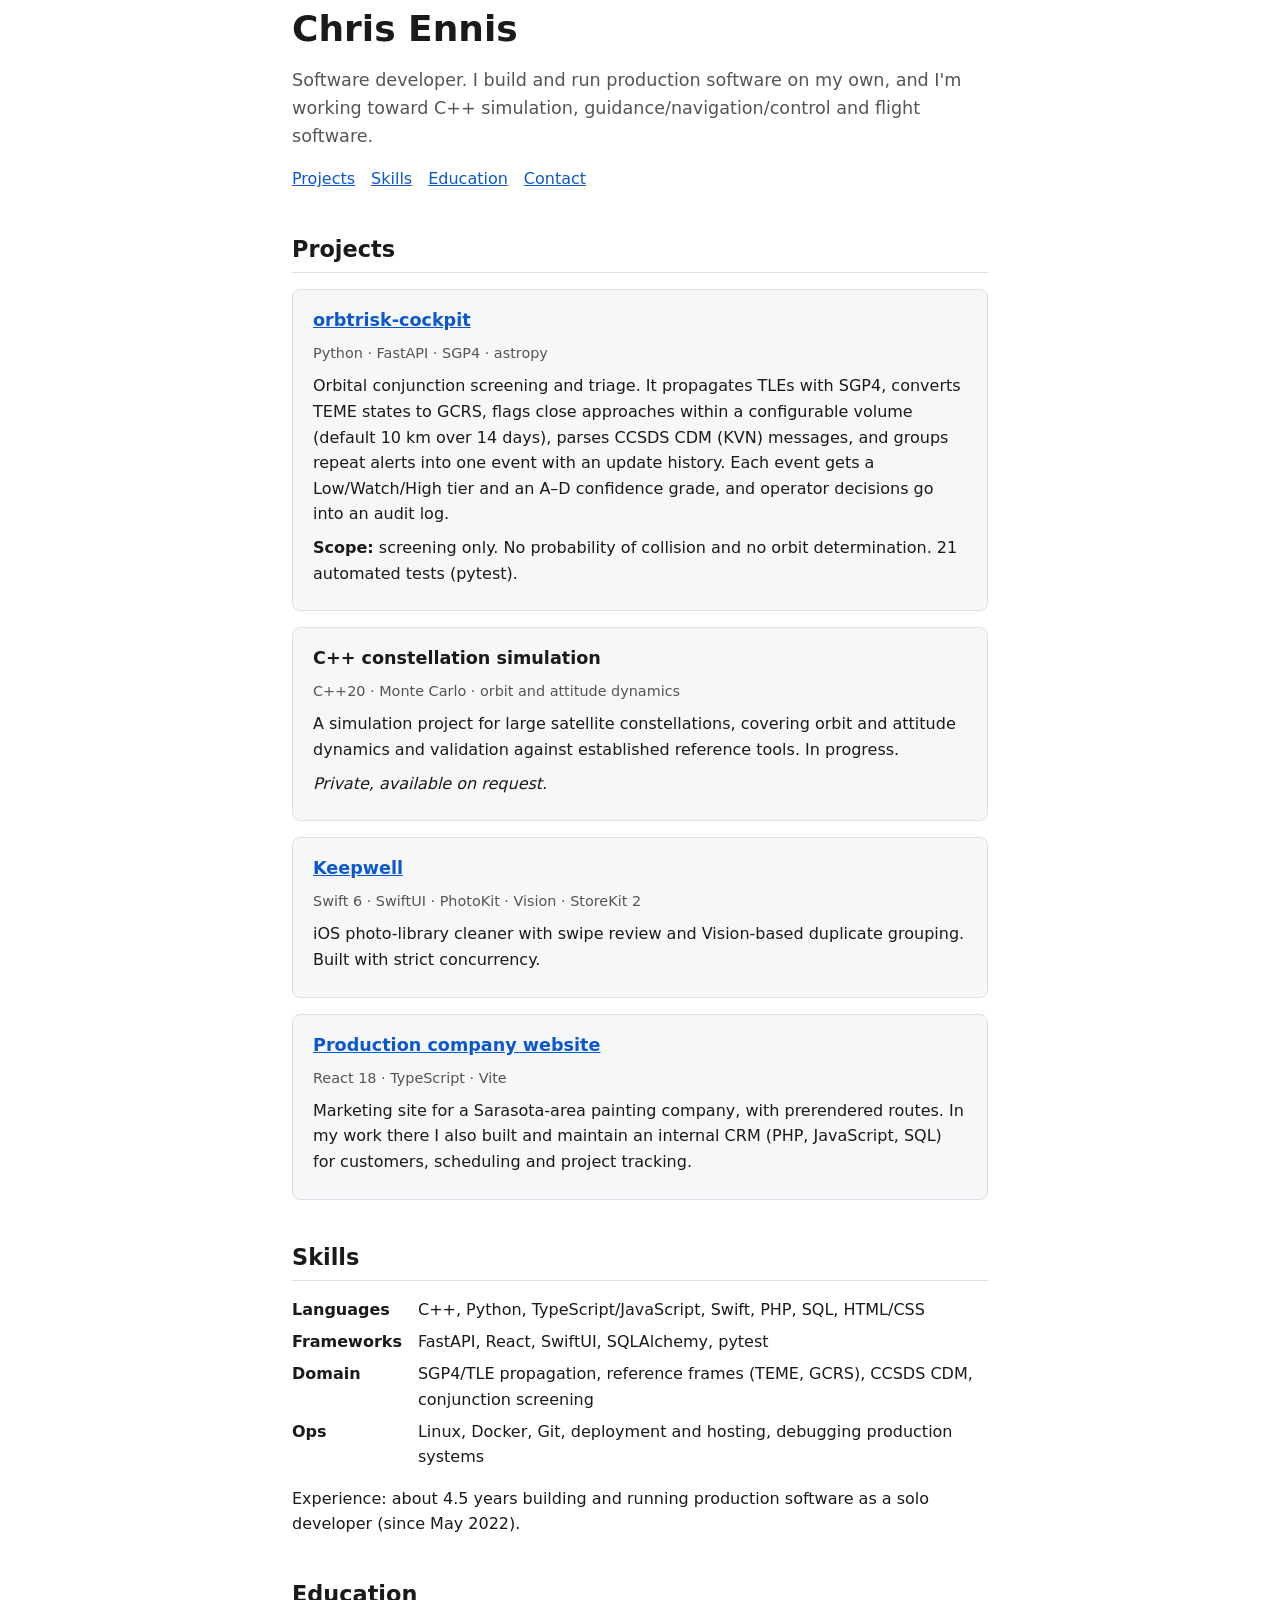
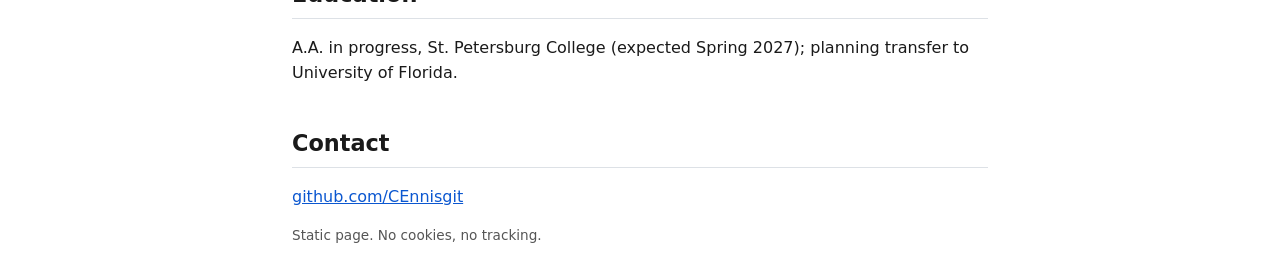
==== index.html @ 2ebc6d46 "Initial commit" ====
<!doctype html>
<html lang="en">
<head>
<meta charset="utf-8">
<meta name="viewport" content="width=device-width, initial-scale=1">
<meta http-equiv="Content-Security-Policy" content="default-src 'none'; style-src 'self'; img-src 'self'; base-uri 'none'; form-action 'none'">
<meta name="referrer" content="no-referrer">
<title>Chris Ennis: Software, Simulation and GNC</title>
<meta name="description" content="Chris Ennis: software developer working toward C++ simulation, GNC and flight software.">
<link rel="stylesheet" href="style.css">
</head>
<body>
<a class="skip" href="#main">Skip to content</a>
<header class="wrap">
  <h1>Chris Ennis</h1>
  <p class="lede">Software developer. I build and run production software on my own, and I'm working toward C++ simulation, guidance/navigation/control and flight software.</p>
  <nav aria-label="Sections">
    <ul>
      <li><a href="#projects">Projects</a></li>
      <li><a href="#skills">Skills</a></li>
      <li><a href="#education">Education</a></li>
      <li><a href="#contact">Contact</a></li>
    </ul>
  </nav>
</header>
<main id="main" class="wrap">
  <section id="projects" aria-labelledby="projects-h">
    <h2 id="projects-h">Projects</h2>
    <article class="card">
      <h3><a href="https://github.com/CEnnisgit/orbtrisk-cockpit">orbtrisk-cockpit</a></h3>
      <p class="meta">Python · FastAPI · SGP4 · astropy</p>
      <p>Orbital conjunction screening and triage. It propagates TLEs with SGP4, converts TEME states to GCRS, flags close approaches within a configurable volume (default 10 km over 14 days), parses CCSDS CDM (KVN) messages, and groups repeat alerts into one event with an update history. Each event gets a Low/Watch/High tier and an A&ndash;D confidence grade, and operator decisions go into an audit log.</p>
      <p><strong>Scope:</strong> screening only. No probability of collision and no orbit determination. 21 automated tests (pytest).</p>
    </article>
    <article class="card">
      <h3>C++ constellation simulation</h3>
      <p class="meta">C++20 · Monte Carlo · orbit and attitude dynamics</p>
      <p>A simulation project for large satellite constellations, covering orbit and attitude dynamics and validation against established reference tools. In progress.</p>
      <p><em>Private, available on request.</em></p>
    </article>
    <article class="card">
      <h3><a href="https://github.com/CEnnisgit/keepwell-app">Keepwell</a></h3>
      <p class="meta">Swift 6 · SwiftUI · PhotoKit · Vision · StoreKit 2</p>
      <p>iOS photo-library cleaner with swipe review and Vision-based duplicate grouping. Built with strict concurrency.</p>
    </article>
    <article class="card">
      <h3><a href="https://github.com/CEnnisgit/4theloveofcolor">Production company website</a></h3>
      <p class="meta">React 18 · TypeScript · Vite</p>
      <p>Marketing site for a Sarasota-area painting company, with prerendered routes. In my work there I also built and maintain an internal CRM (PHP, JavaScript, SQL) for customers, scheduling and project tracking.</p>
    </article>
  </section>

  <section id="skills" aria-labelledby="skills-h">
    <h2 id="skills-h">Skills</h2>
    <dl class="skills">
      <dt>Languages</dt><dd>C++, Python, TypeScript/JavaScript, Swift, PHP, SQL, HTML/CSS</dd>
      <dt>Frameworks</dt><dd>FastAPI, React, SwiftUI, SQLAlchemy, pytest</dd>
      <dt>Domain</dt><dd>SGP4/TLE propagation, reference frames (TEME, GCRS), CCSDS CDM, conjunction screening</dd>
      <dt>Ops</dt><dd>Linux, Docker, Git, deployment and hosting, debugging production systems</dd>
    </dl>
    <p>Experience: about 4.5 years building and running production software as a solo developer (since May 2022).</p>
  </section>

  <section id="education" aria-labelledby="education-h">
    <h2 id="education-h">Education</h2>
    <p>A.A. in progress, St. Petersburg College (expected Spring 2027); planning transfer to University of Florida.</p>
  </section>

  <section id="contact" aria-labelledby="contact-h">
    <h2 id="contact-h">Contact</h2>
    <p><a href="https://github.com/CEnnisgit">github.com/CEnnisgit</a></p>
  </section>
</main>
<footer class="wrap"><p>Static page. No cookies, no tracking.</p></footer>
</body>
</html>
---- style.css ----
:root{--bg:#fff;--fg:#1a1a1a;--muted:#555;--link:#0b57d0;--card:#f6f7f9;--line:#dde1e6}
@media (prefers-color-scheme:dark){:root{--bg:#111418;--fg:#e8eaed;--muted:#a8adb4;--link:#8ab4f8;--card:#1b1f24;--line:#2c323a}}
*{box-sizing:border-box}
html{font-size:100%}
body{margin:0;background:var(--bg);color:var(--fg);font:1rem/1.6 system-ui,-apple-system,"Segoe UI",Roboto,sans-serif}
.wrap{max-width:46rem;margin:0 auto;padding:0 1.25rem}
header{padding-top:3rem}
h1{font-size:2.25rem;margin:0 0 .5rem}
h2{font-size:1.4rem;margin:2.5rem 0 1rem;border-bottom:1px solid var(--line);padding-bottom:.3rem}
h3{font-size:1.1rem;margin:0 0 .25rem}
.lede{font-size:1.1rem;color:var(--muted);margin:0 0 1rem}
a{color:var(--link)}
a:focus-visible{outline:3px solid var(--link);outline-offset:2px}
nav ul{list-style:none;display:flex;flex-wrap:wrap;gap:1rem;padding:0;margin:0}
.card{background:var(--card);border:1px solid var(--line);border-radius:8px;padding:1rem 1.25rem;margin-bottom:1rem}
.card p{margin:.5rem 0}
.meta{color:var(--muted);font-size:.9rem;margin-top:0}
.skills{display:grid;grid-template-columns:max-content 1fr;gap:.4rem 1rem;margin:0}
.skills dt{font-weight:600}
.skills dd{margin:0}
@media (max-width:30rem){.skills{grid-template-columns:1fr}.skills dd{margin-bottom:.5rem}h1{font-size:1.8rem}}
.skip{position:absolute;left:-999px}
.skip:focus{left:1rem;top:1rem;background:var(--bg);padding:.5rem;z-index:1}
footer{color:var(--muted);font-size:.85rem;padding:2rem 1.25rem 3rem}
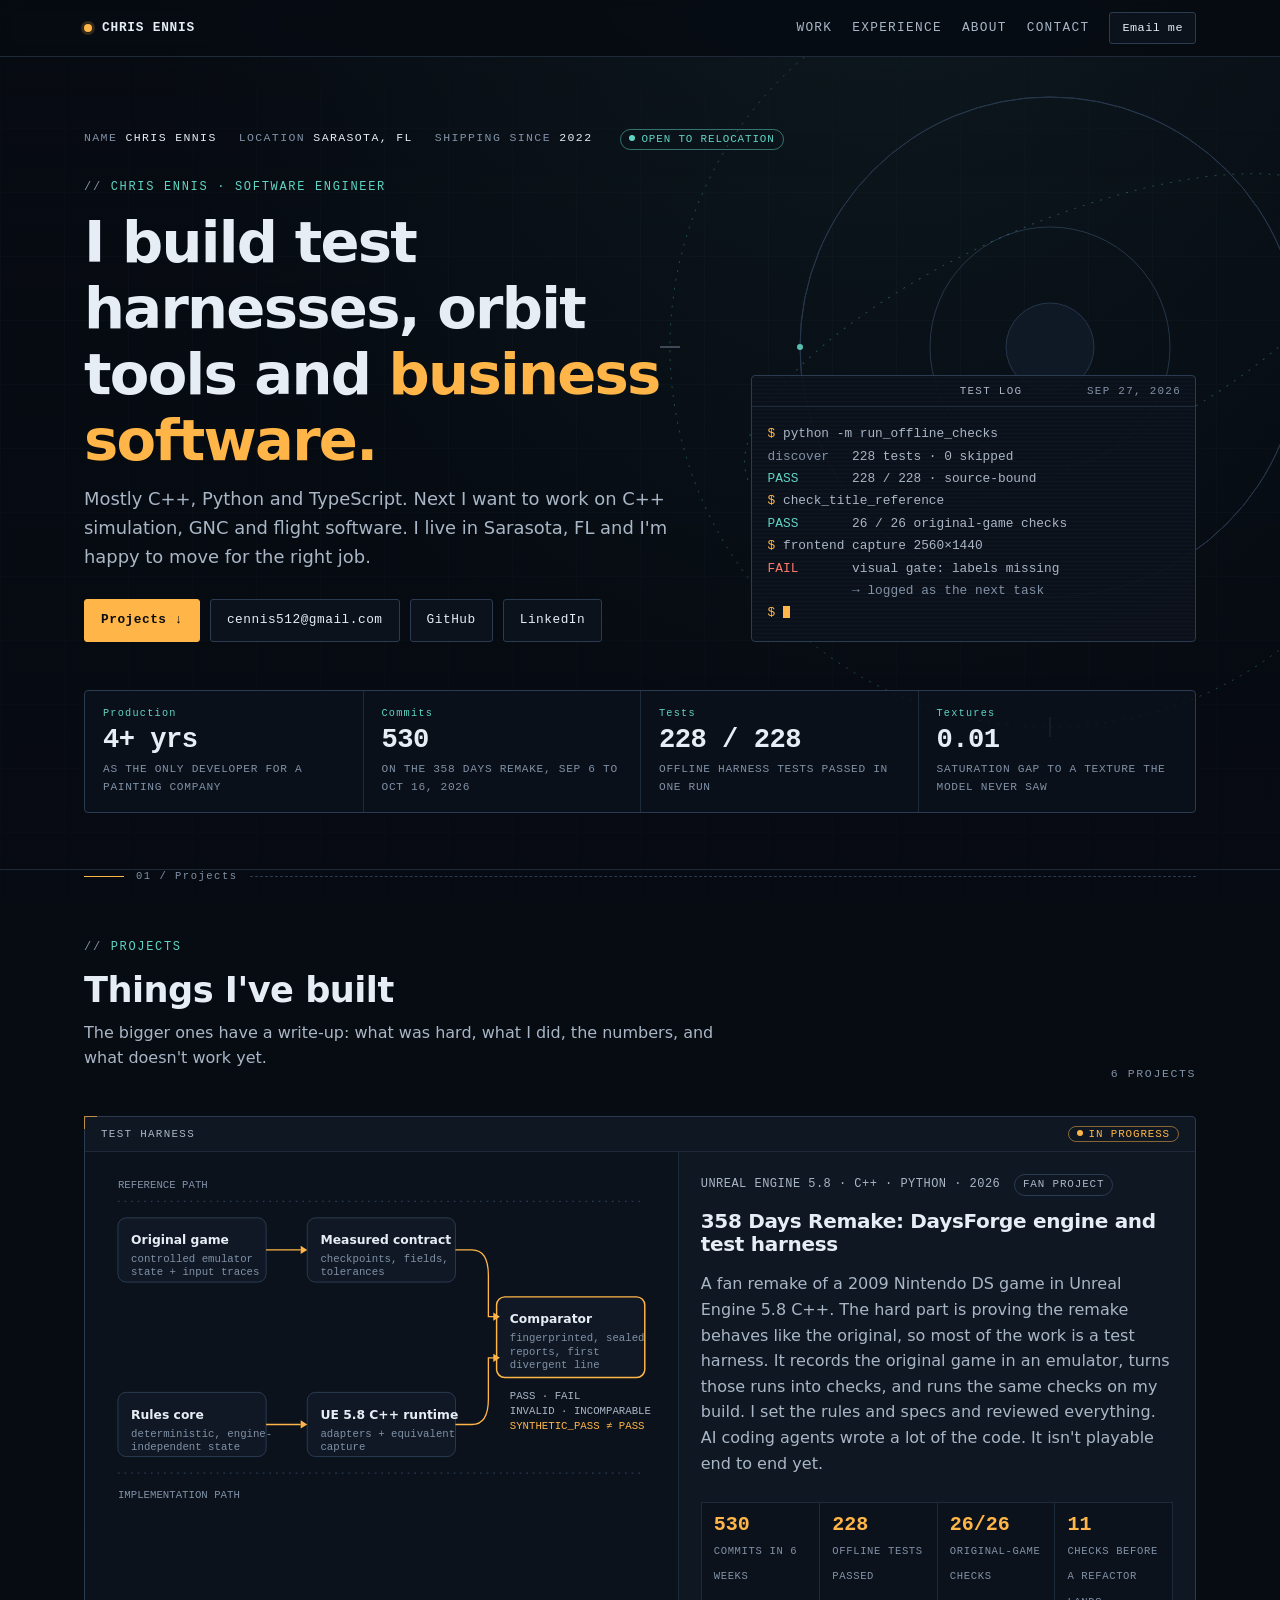
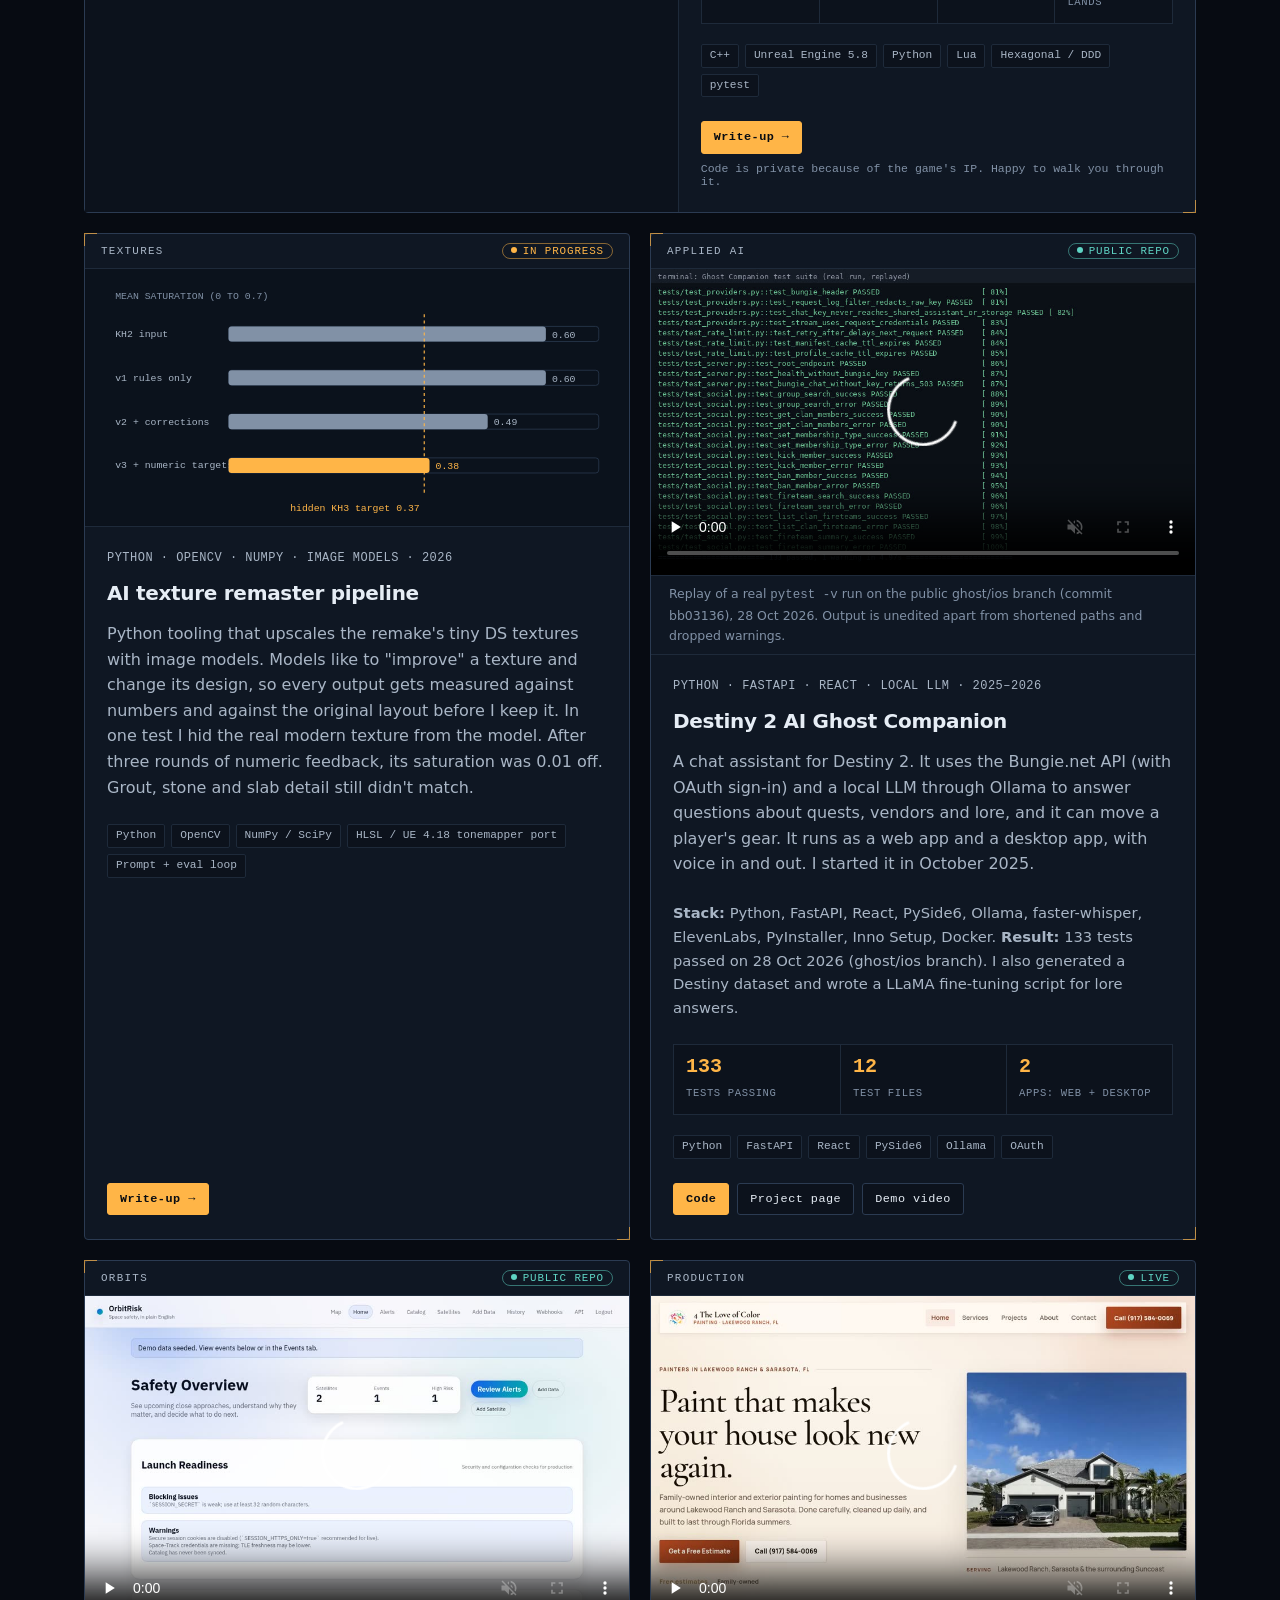
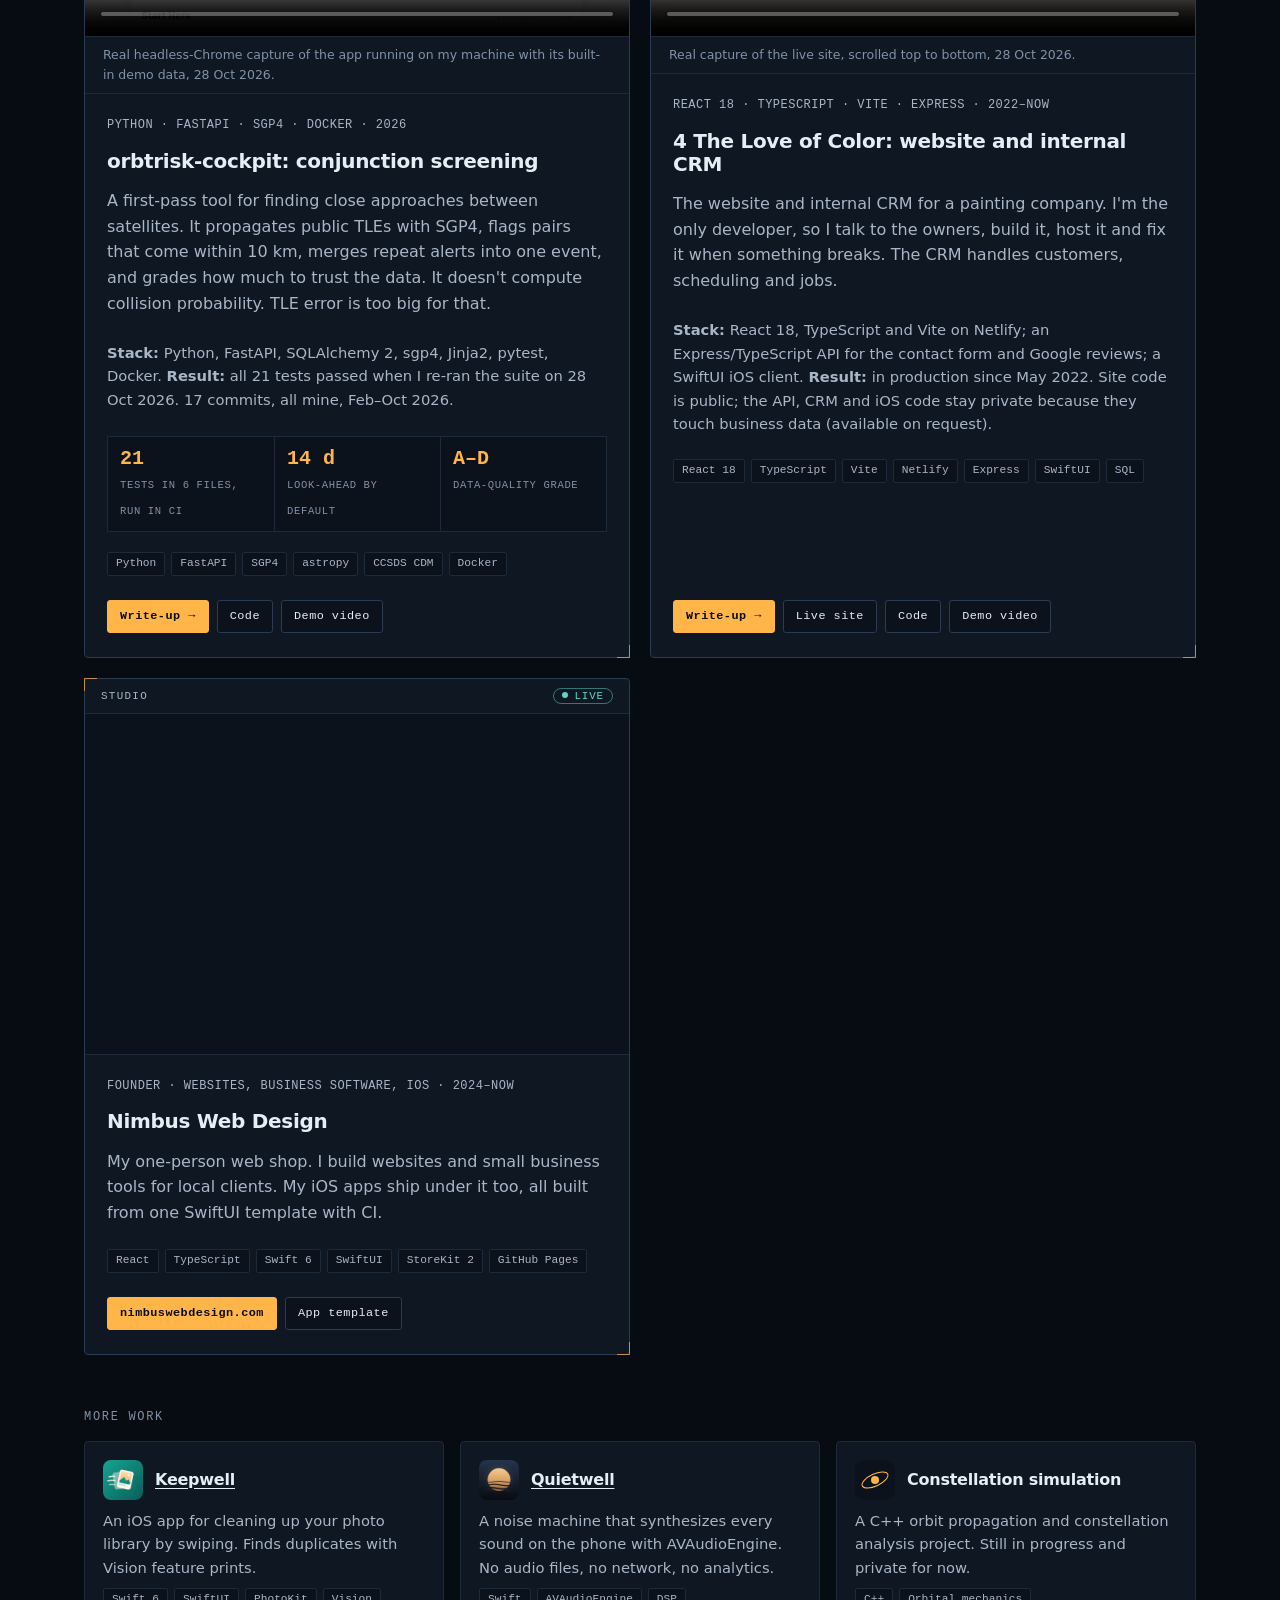
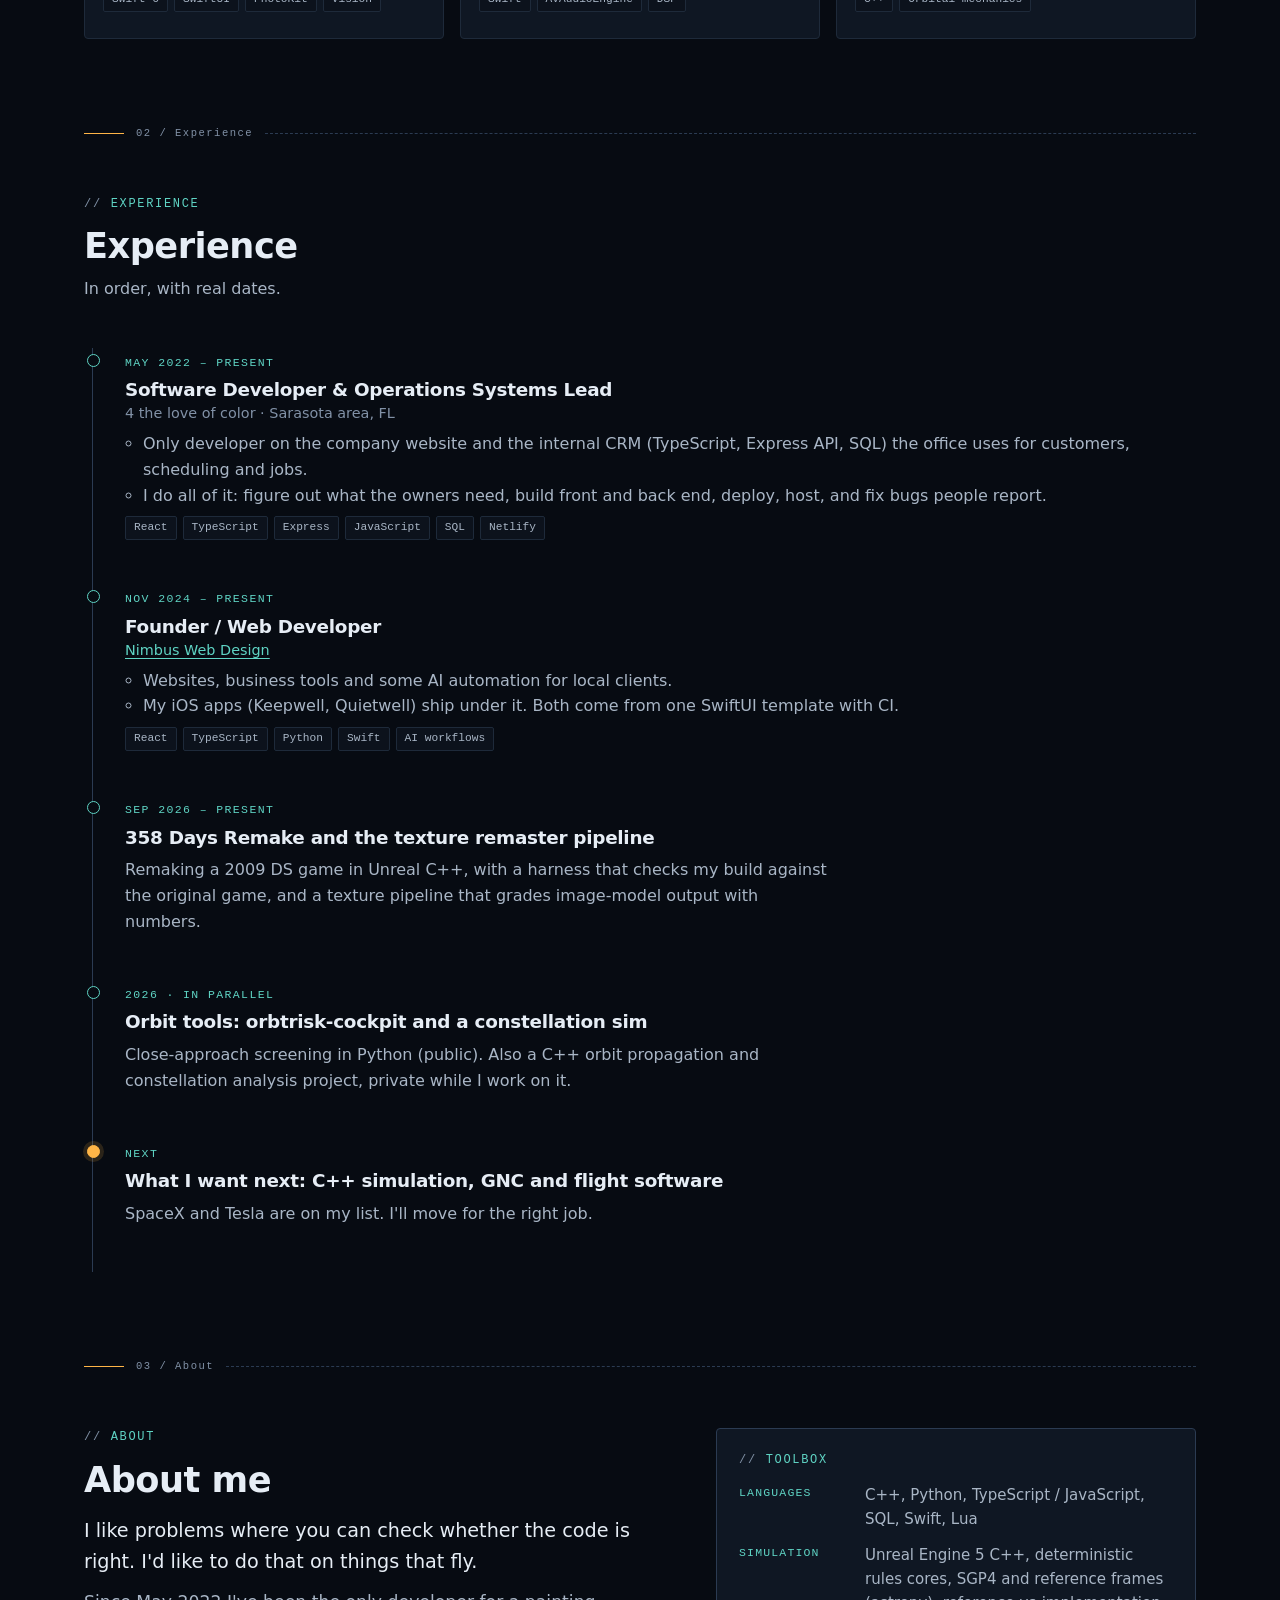
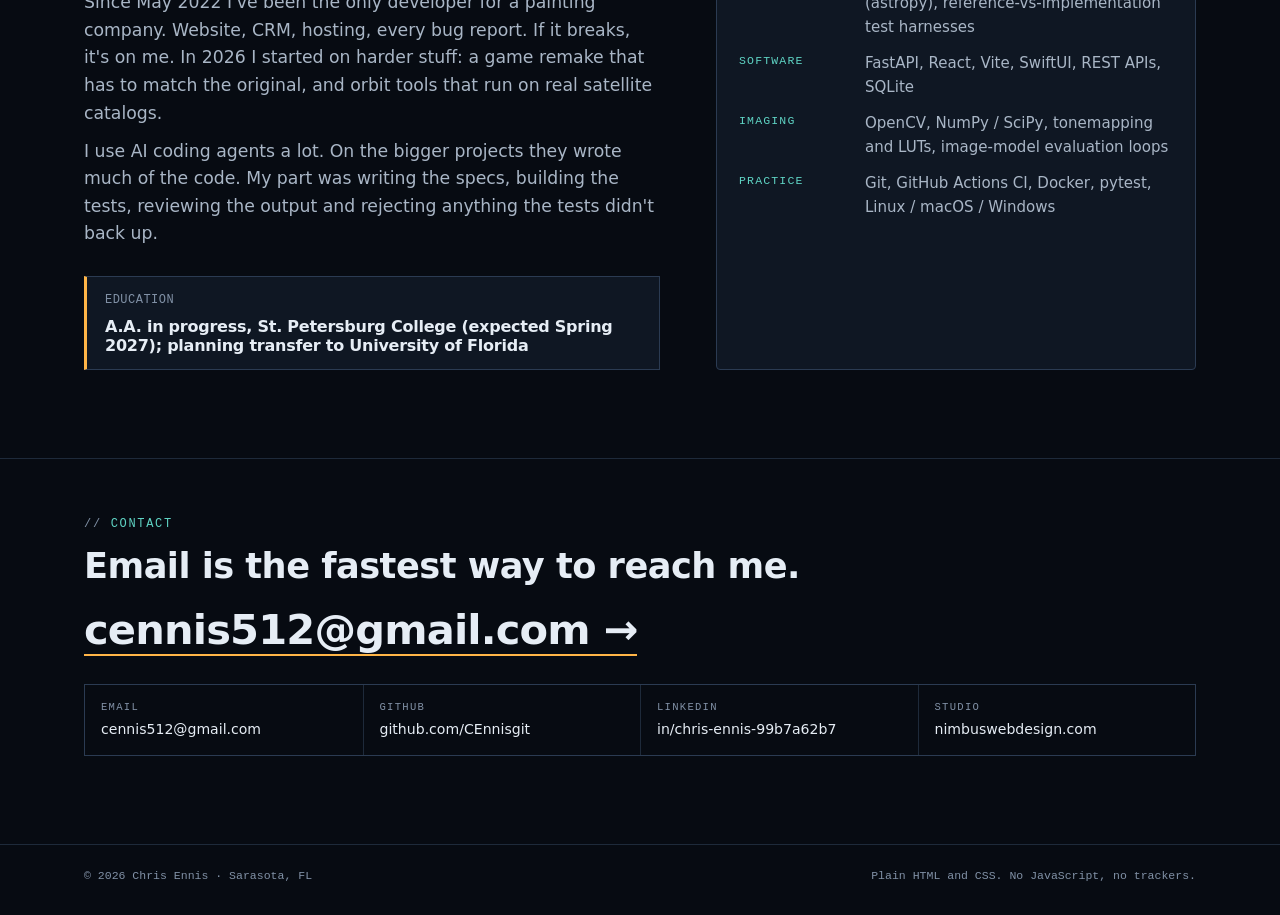
==== commit 9463b905: "Publish portfolio v4: project demos, Ghost Companion card, fact fixes" ====
--- a/index.html
+++ b/index.html
@@ -3,74 +3,233 @@
 <head>
 <meta charset="utf-8">
 <meta name="viewport" content="width=device-width, initial-scale=1">
-<meta http-equiv="Content-Security-Policy" content="default-src 'none'; style-src 'self'; img-src 'self'; base-uri 'none'; form-action 'none'">
-<meta name="referrer" content="no-referrer">
-<title>Chris Ennis: Software, Simulation and GNC</title>
-<meta name="description" content="Chris Ennis: software developer working toward C++ simulation, GNC and flight software.">
+<meta http-equiv="Content-Security-Policy" content="default-src 'none'; style-src 'self'; img-src 'self'; media-src 'self'; font-src 'self'; base-uri 'none'; form-action 'none'; frame-ancestors 'none'; upgrade-insecure-requests">
+<meta name="referrer" content="strict-origin-when-cross-origin">
+<title>Chris Ennis: software engineer, simulation and tooling</title>
+<meta name="description" content="Chris Ennis writes C++, Python and TypeScript: test harnesses, orbit tools, and software for a real business. He wants to work on C++ simulation, GNC and flight software.">
+<meta name="color-scheme" content="dark">
+<meta property="og:title" content="Chris Ennis: software engineer, simulation and tooling">
+<meta property="og:description" content="Chris Ennis writes C++, Python and TypeScript: test harnesses, orbit tools, and software for a real business. He wants to work on C++ simulation, GNC and flight software.">
+<meta property="og:type" content="website">
+<link rel="icon" href="assets/favicon.svg" type="image/svg+xml">
 <link rel="stylesheet" href="style.css">
 </head>
 <body>
 <a class="skip" href="#main">Skip to content</a>
-<header class="wrap">
-  <h1>Chris Ennis</h1>
-  <p class="lede">Software developer. I build and run production software on my own, and I'm working toward C++ simulation, guidance/navigation/control and flight software.</p>
-  <nav aria-label="Sections">
-    <ul>
-      <li><a href="#projects">Projects</a></li>
-      <li><a href="#skills">Skills</a></li>
-      <li><a href="#education">Education</a></li>
-      <li><a href="#contact">Contact</a></li>
-    </ul>
-  </nav>
-</header>
-<main id="main" class="wrap">
-  <section id="projects" aria-labelledby="projects-h">
-    <h2 id="projects-h">Projects</h2>
-    <article class="card">
-      <h3><a href="https://github.com/CEnnisgit/orbtrisk-cockpit">orbtrisk-cockpit</a></h3>
-      <p class="meta">Python · FastAPI · SGP4 · astropy</p>
-      <p>Orbital conjunction screening and triage. It propagates TLEs with SGP4, converts TEME states to GCRS, flags close approaches within a configurable volume (default 10 km over 14 days), parses CCSDS CDM (KVN) messages, and groups repeat alerts into one event with an update history. Each event gets a Low/Watch/High tier and an A&ndash;D confidence grade, and operator decisions go into an audit log.</p>
-      <p><strong>Scope:</strong> screening only. No probability of collision and no orbit determination. 21 automated tests (pytest).</p>
-    </article>
-    <article class="card">
-      <h3>C++ constellation simulation</h3>
-      <p class="meta">C++20 · Monte Carlo · orbit and attitude dynamics</p>
-      <p>A simulation project for large satellite constellations, covering orbit and attitude dynamics and validation against established reference tools. In progress.</p>
-      <p><em>Private, available on request.</em></p>
-    </article>
-    <article class="card">
-      <h3><a href="https://github.com/CEnnisgit/keepwell-app">Keepwell</a></h3>
-      <p class="meta">Swift 6 · SwiftUI · PhotoKit · Vision · StoreKit 2</p>
-      <p>iOS photo-library cleaner with swipe review and Vision-based duplicate grouping. Built with strict concurrency.</p>
-    </article>
-    <article class="card">
-      <h3><a href="https://github.com/CEnnisgit/4theloveofcolor">Production company website</a></h3>
-      <p class="meta">React 18 · TypeScript · Vite</p>
-      <p>Marketing site for a Sarasota-area painting company, with prerendered routes. In my work there I also built and maintain an internal CRM (PHP, JavaScript, SQL) for customers, scheduling and project tracking.</p>
-    </article>
-  </section>
-
-  <section id="skills" aria-labelledby="skills-h">
-    <h2 id="skills-h">Skills</h2>
-    <dl class="skills">
-      <dt>Languages</dt><dd>C++, Python, TypeScript/JavaScript, Swift, PHP, SQL, HTML/CSS</dd>
-      <dt>Frameworks</dt><dd>FastAPI, React, SwiftUI, SQLAlchemy, pytest</dd>
-      <dt>Domain</dt><dd>SGP4/TLE propagation, reference frames (TEME, GCRS), CCSDS CDM, conjunction screening</dd>
-      <dt>Ops</dt><dd>Linux, Docker, Git, deployment and hosting, debugging production systems</dd>
-    </dl>
-    <p>Experience: about 4.5 years building and running production software as a solo developer (since May 2022).</p>
-  </section>
-
-  <section id="education" aria-labelledby="education-h">
-    <h2 id="education-h">Education</h2>
-    <p>A.A. in progress, St. Petersburg College (expected Spring 2027); planning transfer to University of Florida.</p>
-  </section>
-
-  <section id="contact" aria-labelledby="contact-h">
-    <h2 id="contact-h">Contact</h2>
-    <p><a href="https://github.com/CEnnisgit">github.com/CEnnisgit</a></p>
-  </section>
+<header class="nav"><div class="wrap">
+<a class="brand" href="index.html"><span class="dot" aria-hidden="true"></span>Chris Ennis</a>
+<nav aria-label="Primary"><ul>
+<li><a href="index.html#work">Work</a></li><li><a href="index.html#experience">Experience</a></li>
+<li><a href="index.html#about">About</a></li><li><a href="index.html#contact">Contact</a></li></ul></nav>
+<a class="btn sm" href="mailto:cennis512@gmail.com">Email me</a>
+</div></header>
+<main id="main">
+
+<section class="hero"><svg class="orbits" viewBox="0 0 820 820" aria-hidden="true" focusable="false">
+<circle class="o" cx="410" cy="410" r="120"/><circle class="o" cx="410" cy="410" r="250"/><circle class="o o2" cx="410" cy="410" r="380"/>
+<g class="tick"><path d="M410 20v20M410 780v20M20 410h20M780 410h20"/></g>
+<circle class="core" cx="410" cy="410" r="44"/>
+<g class="spin"><ellipse class="o o2" cx="410" cy="410" rx="330" ry="120" transform="rotate(-24 410 410)"/><circle class="sat" cx="712" cy="276" r="4"/></g>
+<g class="spin2"><ellipse class="o" cx="410" cy="410" rx="250" ry="250"/><circle class="sat2" cx="160" cy="410" r="3"/></g>
+</svg><div class="wrap">
+<div class="tel" aria-label="Status"><span>Name <b>Chris Ennis</b></span><span>Location <b>Sarasota, FL</b></span><span>Shipping since <b>2022</b></span><span class="pill ok live">Open to relocation</span></div>
+<div class="hero-grid"><div>
+<p class="eyebrow">Chris Ennis · software engineer</p>
+<h1>I build test harnesses, orbit tools and <em>business software.</em></h1>
+<p class="lede">Mostly C++, Python and TypeScript. Next I want to work on C++ simulation, GNC and flight software. I live in Sarasota, FL and I'm happy to move for the right job.</p>
+<div class="cta"><a class="btn primary" href="#work">Projects ↓</a><a class="btn" href="mailto:cennis512@gmail.com">cennis512@gmail.com</a><a class="btn" href="https://github.com/CEnnisgit">GitHub</a><a class="btn" href="https://www.linkedin.com/in/chris-ennis-99b7a62b7/">LinkedIn</a></div></div>
+<aside class="term" aria-label="Recorded test results, summarized">
+<div class="term-bar"><span></span><span></span><span></span><b>Test log</b><span>Sep 27, 2026</span></div>
+<pre><span class="c">$</span> python -m run_offline_checks
+<span class="d">discover</span>   228 tests · 0 skipped
+<span class="ok">PASS</span>       228 / 228 · source-bound
+<span class="c">$</span> check_title_reference
+<span class="ok">PASS</span>       26 / 26 original-game checks
+<span class="c">$</span> frontend capture 2560×1440
+<span class="w">FAIL</span>       visual gate: labels missing
+           <span class="d">→ logged as the next task</span>
+<span class="c">$</span> <span class="cursor" aria-hidden="true"></span></pre>
+</aside></div>
+<div class="facts" role="list">
+<div role="listitem"><small>Production</small><b>4+ yrs</b><span>as the only developer for a painting company</span></div>
+<div role="listitem"><small>Commits</small><b>530</b><span>on the 358 Days remake, Sep 6 to Oct 16, 2026</span></div>
+<div role="listitem"><small>Tests</small><b>228 / 228</b><span>offline harness tests passed in one run</span></div>
+<div role="listitem"><small>Textures</small><b>0.01</b><span>saturation gap to a texture the model never saw</span></div>
+</div></div></section>
+
+<div class="divider" aria-hidden="true"><span>01 / Projects</span></div>
+<section id="work" aria-labelledby="work-h"><div class="wrap">
+<div class="sec-head"><div><p class="eyebrow">Projects</p><h2 id="work-h">Things I've built</h2>
+<p class="sub">The bigger ones have a write-up: what was hard, what I did, the numbers, and what doesn't work yet.</p></div><span class="idx">6 projects</span></div>
+<div class="grid">
+
+<article class="card wide">
+<div class="phead"><b>Test harness</b><span class="pill am">In progress</span></div>
+<div class="media"><svg viewBox="0 0 720 450" role="img" aria-labelledby="hz-t hz-d"><title id="hz-t">DaysForge test-harness architecture</title>
+<desc id="hz-d">Two evidence paths: the original game, run under controlled emulator state, produces measured contracts. The remake runtime produces equivalent captures. A comparator checks both and returns PASS, FAIL, INVALID, INCOMPARABLE or SYNTHETIC_PASS.</desc>
+<rect class="sv-bg" width="720" height="450"/>
+<g fill="none" stroke-width="1.5">
+<path class="sv-line" d="M40 60H680M40 390H680" stroke-dasharray="2 6"/>
+</g>
+<text class="sv-t sv-ink3" x="40" y="44">REFERENCE PATH</text>
+<text class="sv-t sv-ink3" x="40" y="420">IMPLEMENTATION PATH</text>
+<g stroke-width="1.2">
+<rect class="sv-box" x="40" y="80" width="180" height="78" rx="10"/>
+<rect class="sv-box" x="270" y="80" width="180" height="78" rx="10"/>
+<rect class="sv-box" x="40" y="292" width="180" height="78" rx="10"/>
+<rect class="sv-box" x="270" y="292" width="180" height="78" rx="10"/>
+<rect class="sv-box sv-accs" x="500" y="176" width="180" height="98" rx="10" stroke-width="1.8"/>
+</g>
+<text class="sv-tb sv-ink" x="56" y="112">Original game</text><text class="sv-t sv-ink3" x="56" y="134">controlled emulator</text><text class="sv-t sv-ink3" x="56" y="150">state + input traces</text>
+<text class="sv-tb sv-ink" x="286" y="112">Measured contract</text><text class="sv-t sv-ink3" x="286" y="134">checkpoints, fields,</text><text class="sv-t sv-ink3" x="286" y="150">tolerances</text>
+<text class="sv-tb sv-ink" x="56" y="324">Rules core</text><text class="sv-t sv-ink3" x="56" y="346">deterministic, engine-</text><text class="sv-t sv-ink3" x="56" y="362">independent state</text>
+<text class="sv-tb sv-ink" x="286" y="324">UE 5.8 C++ runtime</text><text class="sv-t sv-ink3" x="286" y="346">adapters + equivalent</text><text class="sv-t sv-ink3" x="286" y="362">capture</text>
+<text class="sv-tb sv-ink" x="516" y="208">Comparator</text><text class="sv-t sv-ink3" x="516" y="230">fingerprinted, sealed</text><text class="sv-t sv-ink3" x="516" y="246">reports, first</text><text class="sv-t sv-ink3" x="516" y="262">divergent line</text>
+<g fill="none" stroke-width="1.6" class="sv-accs">
+<path d="M220 119H262M450 331H470Q490 331 490 300V250H500M450 119H470Q490 119 490 150V200H500M220 331H262"/>
+</g>
+<g class="sv-acc"><path d="M262 114l8 5-8 5zM262 326l8 5-8 5zM496 195l8 5-8 5zM496 245l8 5-8 5z"/></g>
+<g class="sv-t">
+<text class="sv-ink2" x="516" y="300">PASS · FAIL</text><text class="sv-ink2" x="516" y="318">INVALID · INCOMPARABLE</text><text class="sv-acc" x="516" y="336">SYNTHETIC_PASS ≠ PASS</text>
+</g>
+</svg></div>
+<div class="body">
+<p class="meta">Unreal Engine 5.8 · C++ · Python · 2026 <span class="tag">Fan project</span></p>
+<h3>358 Days Remake: DaysForge engine and test harness</h3>
+<p>A fan remake of a 2009 Nintendo DS game in Unreal Engine 5.8 C++. The hard part is proving the remake behaves like the original, so most of the work is a test harness. It records the original game in an emulator, turns those runs into checks, and runs the same checks on my build. I set the rules and specs and reviewed everything. AI coding agents wrote a lot of the code. It isn't playable end to end yet.</p>
+<div class="metrics"><div><b>530</b><span>commits in 6 weeks</span></div><div><b>228</b><span>offline tests passed</span></div><div><b>26/26</b><span>original-game checks</span></div><div><b>11</b><span>checks before a refactor lands</span></div></div>
+<ul class="chips"><li class="chip">C++</li><li class="chip">Unreal Engine 5.8</li><li class="chip">Python</li><li class="chip">Lua</li><li class="chip">Hexagonal / DDD</li><li class="chip">pytest</li></ul>
+<div class="links"><a class="btn sm primary" href="work/days-remake.html">Write-up →</a><span class="private">Code is private because of the game's IP. Happy to walk you through it.</span></div>
+</div></article>
+
+<article class="card">
+<div class="phead"><b>Textures</b><span class="pill am">In progress</span></div>
+<div class="media"><svg viewBox="0 0 720 340" role="img" aria-labelledby="tc-t tc-d"><title id="tc-t">Hidden-answer control experiment: saturation by attempt</title><desc id="tc-d">Saturation fell from 0.60 for the KH2 input to 0.38 by attempt v3. The real KH3 texture, never shown to the model, measures 0.37.</desc><rect class="sv-bg" width="720" height="340"/><text class="sv-t sv-ink3" x="40" y="40">MEAN SATURATION (0 TO 0.7)</text><text class="sv-t sv-ink2" x="40" y="90">KH2 input</text><rect class="sv-line" x="190" y="76" width="490" height="20" rx="4" fill="none"/><rect class="sv-ink3" x="190" y="76" width="420.0" height="20" rx="4"/><text class="sv-t sv-ink2" x="618.0" y="91">0.60</text><text class="sv-t sv-ink2" x="40" y="148">v1 rules only</text><rect class="sv-line" x="190" y="134" width="490" height="20" rx="4" fill="none"/><rect class="sv-ink3" x="190" y="134" width="420.0" height="20" rx="4"/><text class="sv-t sv-ink2" x="618.0" y="149">0.60</text><text class="sv-t sv-ink2" x="40" y="206">v2 + corrections</text><rect class="sv-line" x="190" y="192" width="490" height="20" rx="4" fill="none"/><rect class="sv-ink3" x="190" y="192" width="343.0" height="20" rx="4"/><text class="sv-t sv-ink2" x="541.0" y="207">0.49</text><text class="sv-t sv-ink2" x="40" y="264">v3 + numeric targets</text><rect class="sv-line" x="190" y="250" width="490" height="20" rx="4" fill="none"/><rect class="sv-acc" x="190" y="250" width="266.0" height="20" rx="4"/><text class="sv-t sv-acc" x="464.0" y="265">0.38</text><path class="sv-accs" d="M449.0 60V300" stroke-dasharray="4 4" stroke-width="1.5" fill="none"/><text class="sv-t sv-acc" x="443.0" y="320" text-anchor="end">hidden KH3 target 0.37</text></svg></div>
+<div class="body">
+<p class="meta">Python · OpenCV · NumPy · image models · 2026</p>
+<h3>AI texture remaster pipeline</h3>
+<p>Python tooling that upscales the remake's tiny DS textures with image models. Models like to "improve" a texture and change its design, so every output gets measured against numbers and against the original layout before I keep it. In one test I hid the real modern texture from the model. After three rounds of numeric feedback, its saturation was 0.01 off. Grout, stone and slab detail still didn't match.</p>
+<ul class="chips"><li class="chip">Python</li><li class="chip">OpenCV</li><li class="chip">NumPy / SciPy</li><li class="chip">HLSL / UE 4.18 tonemapper port</li><li class="chip">Prompt + eval loop</li></ul>
+<div class="links"><a class="btn sm primary" href="work/texture-remaster.html">Write-up →</a></div>
+</div></article>
+
+<article class="card" id="ghost">
+<div class="phead"><b>Applied AI</b><span class="pill ok">Public repo</span></div>
+<div class="media"><video controls muted loop playsinline preload="none" poster="assets/demos/ghost-poster.jpg" width="960" height="600" aria-label="Terminal replay of a real pytest run of the Ghost Companion test suite ending in 133 passed"><source src="assets/demos/ghost-demo.mp4" type="video/mp4"></video></div>
+<p class="cap">Replay of a real <code>pytest -v</code> run on the public ghost/ios branch (commit bb03136), 28 Oct 2026. Output is unedited apart from shortened paths and dropped warnings.</p>
+<div class="body">
+<p class="meta">Python · FastAPI · React · local LLM · 2025–2026</p>
+<h3>Destiny 2 AI Ghost Companion</h3>
+<p>A chat assistant for Destiny 2. It uses the Bungie.net API (with OAuth sign-in) and a local LLM through Ollama to answer questions about quests, vendors and lore, and it can move a player's gear. It runs as a web app and a desktop app, with voice in and out. I started it in October 2025.</p>
+<p class="sum"><b>Stack:</b> Python, FastAPI, React, PySide6, Ollama, faster-whisper, ElevenLabs, PyInstaller, Inno Setup, Docker. <b>Result:</b> 133 tests passed on 28 Oct 2026 (ghost/ios branch). I also generated a Destiny dataset and wrote a LLaMA fine-tuning script for lore answers.</p>
+<div class="metrics"><div><b>133</b><span>tests passing</span></div><div><b>12</b><span>test files</span></div><div><b>2</b><span>apps: web + desktop</span></div></div>
+<ul class="chips"><li class="chip">Python</li><li class="chip">FastAPI</li><li class="chip">React</li><li class="chip">PySide6</li><li class="chip">Ollama</li><li class="chip">OAuth</li></ul>
+<div class="links"><a class="btn sm primary" href="https://github.com/CEnnisgit/DestinyAIGhostCompanion">Code</a><a class="btn sm" href="https://cennisgit.github.io/DestinyAIGhostCompanion/">Project page</a><a class="btn sm" href="assets/demos/ghost-demo.mp4">Demo video</a></div>
+</div></article>
+
+<article class="card" id="orbtrisk">
+<div class="phead"><b>Orbits</b><span class="pill ok">Public repo</span></div>
+<div class="media"><video controls muted loop playsinline preload="none" poster="assets/demos/orbtrisk-poster.jpg" width="960" height="600" aria-label="Screen recording of orbtrisk-cockpit running locally: sign in, load demo data, the safety overview, the close-approach alerts list and the 3D map"><source src="assets/demos/orbtrisk-demo.mp4" type="video/mp4"></video></div>
+<p class="cap">Real headless-Chrome capture of the app running on my machine with its built-in demo data, 28 Oct 2026.</p>
+<div class="body">
+<p class="meta">Python · FastAPI · SGP4 · Docker · 2026</p>
+<h3>orbtrisk-cockpit: conjunction screening</h3>
+<p>A first-pass tool for finding close approaches between satellites. It propagates public TLEs with SGP4, flags pairs that come within 10 km, merges repeat alerts into one event, and grades how much to trust the data. It doesn't compute collision probability. TLE error is too big for that.</p>
+<p class="sum"><b>Stack:</b> Python, FastAPI, SQLAlchemy 2, sgp4, Jinja2, pytest, Docker. <b>Result:</b> all 21 tests passed when I re-ran the suite on 28 Oct 2026. 17 commits, all mine, Feb–Oct 2026.</p>
+<div class="metrics"><div><b>21</b><span>tests in 6 files, run in CI</span></div><div><b>14 d</b><span>look-ahead by default</span></div><div><b>A–D</b><span>data-quality grade</span></div></div>
+<ul class="chips"><li class="chip">Python</li><li class="chip">FastAPI</li><li class="chip">SGP4</li><li class="chip">astropy</li><li class="chip">CCSDS CDM</li><li class="chip">Docker</li></ul>
+<div class="links"><a class="btn sm primary" href="work/orbtrisk.html">Write-up →</a><a class="btn sm" href="https://github.com/CEnnisgit/orbtrisk-cockpit">Code</a><a class="btn sm" href="assets/demos/orbtrisk-demo.mp4">Demo video</a></div>
+</div></article>
+
+<article class="card" id="4tloc">
+<div class="phead"><b>Production</b><span class="pill ok live">Live</span></div>
+<div class="media"><video controls muted loop playsinline preload="none" poster="assets/demos/4tloc-poster.jpg" width="960" height="600" aria-label="Scroll-through recording of the live 4theloveofcolor.com homepage: services, process steps and customer reviews"><source src="assets/demos/4tloc-demo.mp4" type="video/mp4"></video></div>
+<p class="cap">Real capture of the live site, scrolled top to bottom, 28 Oct 2026.</p>
+<div class="body">
+<p class="meta">React 18 · TypeScript · Vite · Express · 2022–now</p>
+<h3>4 The Love of Color: website and internal CRM</h3>
+<p>The website and internal CRM for a painting company. I'm the only developer, so I talk to the owners, build it, host it and fix it when something breaks. The CRM handles customers, scheduling and jobs.</p>
+<p class="sum"><b>Stack:</b> React 18, TypeScript and Vite on Netlify; an Express/TypeScript API for the contact form and Google reviews; a SwiftUI iOS client. <b>Result:</b> in production since May 2022. Site code is public; the API, CRM and iOS code stay private because they touch business data (available on request).</p>
+<ul class="chips"><li class="chip">React 18</li><li class="chip">TypeScript</li><li class="chip">Vite</li><li class="chip">Netlify</li><li class="chip">Express</li><li class="chip">SwiftUI</li><li class="chip">SQL</li></ul>
+<div class="links"><a class="btn sm primary" href="work/4theloveofcolor.html">Write-up →</a><a class="btn sm" href="https://4theloveofcolor.com">Live site</a><a class="btn sm" href="https://github.com/CEnnisgit/4theloveofcolor">Code</a><a class="btn sm" href="assets/demos/4tloc-demo.mp4">Demo video</a></div>
+</div></article>
+
+<article class="card">
+<div class="phead"><b>Studio</b><span class="pill ok live">Live</span></div>
+<div class="media"><img src="assets/nimbus.webp" width="1440" height="900" alt="Homepage of Nimbus Web Design: 'Websites that load fast, read well, and actually get found'" decoding="async"></div>
+<div class="body">
+<p class="meta">Founder · websites, business software, iOS · 2024–now</p>
+<h3>Nimbus Web Design</h3>
+<p>My one-person web shop. I build websites and small business tools for local clients. My iOS apps ship under it too, all built from one SwiftUI template with CI.</p>
+<ul class="chips"><li class="chip">React</li><li class="chip">TypeScript</li><li class="chip">Swift 6</li><li class="chip">SwiftUI</li><li class="chip">StoreKit 2</li><li class="chip">GitHub Pages</li></ul>
+<div class="links"><a class="btn sm primary" href="https://nimbuswebdesign.com">nimbuswebdesign.com</a><a class="btn sm" href="https://github.com/CEnnisgit/appkit-template">App template</a></div>
+</div></article>
+</div>
+
+<h3 class="label">More work</h3>
+<div class="list">
+<article class="mini"><header><img src="assets/keepwell-icon.webp" width="40" height="40" alt=""><h3><a href="https://github.com/CEnnisgit/keepwell-app">Keepwell</a></h3></header>
+<p>An iOS app for cleaning up your photo library by swiping. Finds duplicates with Vision feature prints.</p><ul class="chips"><li class="chip">Swift 6</li><li class="chip">SwiftUI</li><li class="chip">PhotoKit</li><li class="chip">Vision</li></ul></article>
+<article class="mini"><header><img src="assets/quietwell-icon.webp" width="40" height="40" alt=""><h3><a href="https://github.com/CEnnisgit/quietwell">Quietwell</a></h3></header>
+<p>A noise machine that synthesizes every sound on the phone with AVAudioEngine. No audio files, no network, no analytics.</p><ul class="chips"><li class="chip">Swift</li><li class="chip">AVAudioEngine</li><li class="chip">DSP</li></ul></article>
+<article class="mini"><header><svg width="40" height="40" viewBox="0 0 40 40" aria-hidden="true"><rect width="40" height="40" rx="10" class="sv-bg"/><circle cx="20" cy="20" r="4" class="sv-acc"/><ellipse cx="20" cy="20" rx="14" ry="6" fill="none" class="sv-accs" transform="rotate(-25 20 20)"/></svg><h3>Constellation simulation</h3></header>
+<p>A C++ orbit propagation and constellation analysis project. Still in progress and private for now.</p><ul class="chips"><li class="chip">C++</li><li class="chip">Orbital mechanics</li></ul></article>
+</div>
+</div></section>
+
+<div class="divider" aria-hidden="true"><span>02 / Experience</span></div>
+<section id="experience" aria-labelledby="xp-h"><div class="wrap">
+<div class="sec-head"><div><p class="eyebrow">Experience</p><h2 id="xp-h">Experience</h2>
+<p class="sub">In order, with real dates.</p></div></div>
+<ol class="log">
+<li><span class="t">May 2022 – Present</span>
+<h3>Software Developer &amp; Operations Systems Lead</h3><p class="org">4 the love of color · Sarasota area, FL</p>
+<ul><li>Only developer on the company website and the internal CRM (TypeScript, Express API, SQL) the office uses for customers, scheduling and jobs.</li>
+<li>I do all of it: figure out what the owners need, build front and back end, deploy, host, and fix bugs people report.</li></ul>
+<ul class="chips"><li class="chip">React</li><li class="chip">TypeScript</li><li class="chip">Express</li><li class="chip">JavaScript</li><li class="chip">SQL</li><li class="chip">Netlify</li></ul></li>
+<li><span class="t">Nov 2024 – Present</span>
+<h3>Founder / Web Developer</h3><p class="org"><a href="https://nimbuswebdesign.com">Nimbus Web Design</a></p>
+<ul><li>Websites, business tools and some AI automation for local clients.</li>
+<li>My iOS apps (Keepwell, Quietwell) ship under it. Both come from one SwiftUI template with CI.</li></ul>
+<ul class="chips"><li class="chip">React</li><li class="chip">TypeScript</li><li class="chip">Python</li><li class="chip">Swift</li><li class="chip">AI workflows</li></ul></li>
+<li><span class="t">Sep 2026 – Present</span>
+<h3>358 Days Remake and the texture remaster pipeline</h3>
+<p>Remaking a 2009 DS game in Unreal C++, with a harness that checks my build against the original game, and a texture pipeline that grades image-model output with numbers.</p></li>
+<li><span class="t">2026 · in parallel</span>
+<h3>Orbit tools: orbtrisk-cockpit and a constellation sim</h3>
+<p>Close-approach screening in Python (public). Also a C++ orbit propagation and constellation analysis project, private while I work on it.</p></li>
+<li class="now"><span class="t">Next</span>
+<h3>What I want next: C++ simulation, GNC and flight software</h3>
+<p>SpaceX and Tesla are on my list. I'll move for the right job.</p></li>
+</ol></div></section>
+
+<div class="divider" aria-hidden="true"><span>03 / About</span></div>
+<section id="about" aria-labelledby="about-h"><div class="wrap two">
+<div><p class="eyebrow">About</p><h2 id="about-h">About me</h2>
+<div class="mission mt"><p>I like problems where you can check whether the code is right. I'd like to do that on things that fly.</p>
+<p>Since May 2022 I've been the only developer for a painting company. Website, CRM, hosting, every bug report. If it breaks, it's on me. In 2026 I started on harder stuff: a game remake that has to match the original, and orbit tools that run on real satellite catalogs.</p>
+<p>I use AI coding agents a lot. On the bigger projects they wrote much of the code. My part was writing the specs, building the tests, reviewing the output and rejecting anything the tests didn't back up.</p></div>
+<div class="edu"><p class="meta">Education</p>
+<h3 class="mt8">A.A. in progress, St. Petersburg College (expected Spring 2027); planning transfer to University of Florida</h3></div></div>
+<div class="skills"><p class="eyebrow">Toolbox</p><dl>
+<dt>Languages</dt><dd>C++, Python, TypeScript / JavaScript, SQL, Swift, Lua</dd>
+<dt>Simulation</dt><dd>Unreal Engine 5 C++, deterministic rules cores, SGP4 and reference frames (astropy), reference-vs-implementation test harnesses</dd>
+<dt>Software</dt><dd>FastAPI, React, Vite, SwiftUI, REST APIs, SQLite</dd>
+<dt>Imaging</dt><dd>OpenCV, NumPy / SciPy, tonemapping and LUTs, image-model evaluation loops</dd>
+<dt>Practice</dt><dd>Git, GitHub Actions CI, Docker, pytest, Linux / macOS / Windows</dd>
+</dl></div>
+</div></section>
+
+<section id="contact" class="contact" aria-labelledby="ct-h"><div class="wrap">
+<p class="eyebrow">Contact</p><h2 id="ct-h">Email is the fastest way to reach me.</h2>
+<a class="big" href="mailto:cennis512@gmail.com">cennis512@gmail.com →</a>
+<ul class="clinks">
+<li><a href="mailto:cennis512@gmail.com"><small>Email</small><span>cennis512@gmail.com</span></a></li>
+<li><a href="https://github.com/CEnnisgit"><small>GitHub</small><span>github.com/CEnnisgit</span></a></li>
+<li><a href="https://www.linkedin.com/in/chris-ennis-99b7a62b7/"><small>LinkedIn</small><span>in/chris-ennis-99b7a62b7</span></a></li>
+<li><a href="https://nimbuswebdesign.com"><small>Studio</small><span>nimbuswebdesign.com</span></a></li>
+</ul></div></section>
 </main>
-<footer class="wrap"><p>Static page. No cookies, no tracking.</p></footer>
-</body>
-</html>
+<footer><div class="wrap"><span>© 2026 Chris Ennis · Sarasota, FL</span>
+<span>Plain HTML and CSS. No JavaScript, no trackers.</span></div></footer>
+</body></html>
--- a/style.css
+++ b/style.css
@@ -1,24 +1,150 @@
-:root{--bg:#fff;--fg:#1a1a1a;--muted:#555;--link:#0b57d0;--card:#f6f7f9;--line:#dde1e6}
-@media (prefers-color-scheme:dark){:root{--bg:#111418;--fg:#e8eaed;--muted:#a8adb4;--link:#8ab4f8;--card:#1b1f24;--line:#2c323a}}
-*{box-sizing:border-box}
-html{font-size:100%}
-body{margin:0;background:var(--bg);color:var(--fg);font:1rem/1.6 system-ui,-apple-system,"Segoe UI",Roboto,sans-serif}
-.wrap{max-width:46rem;margin:0 auto;padding:0 1.25rem}
-header{padding-top:3rem}
-h1{font-size:2.25rem;margin:0 0 .5rem}
-h2{font-size:1.4rem;margin:2.5rem 0 1rem;border-bottom:1px solid var(--line);padding-bottom:.3rem}
-h3{font-size:1.1rem;margin:0 0 .25rem}
-.lede{font-size:1.1rem;color:var(--muted);margin:0 0 1rem}
-a{color:var(--link)}
-a:focus-visible{outline:3px solid var(--link);outline-offset:2px}
-nav ul{list-style:none;display:flex;flex-wrap:wrap;gap:1rem;padding:0;margin:0}
-.card{background:var(--card);border:1px solid var(--line);border-radius:8px;padding:1rem 1.25rem;margin-bottom:1rem}
-.card p{margin:.5rem 0}
-.meta{color:var(--muted);font-size:.9rem;margin-top:0}
-.skills{display:grid;grid-template-columns:max-content 1fr;gap:.4rem 1rem;margin:0}
-.skills dt{font-weight:600}
-.skills dd{margin:0}
-@media (max-width:30rem){.skills{grid-template-columns:1fr}.skills dd{margin-bottom:.5rem}h1{font-size:1.8rem}}
-.skip{position:absolute;left:-999px}
-.skip:focus{left:1rem;top:1rem;background:var(--bg);padding:.5rem;z-index:1}
-footer{color:var(--muted);font-size:.85rem;padding:2rem 1.25rem 3rem}
+:root{--bg:#070b12;--bg2:#0c121c;--panel:#0f1723;--line:#1e2a3a;--line2:#2b3b52;--ink:#e6edf5;--ink2:#a9b6c6;--ink3:#8191a6;--acc:#ffb547;--acc2:#5fd4c4;--ok:#5fd4c4;--warn:#ff7a6b;
+--sans:system-ui,-apple-system,"Segoe UI",Roboto,"Helvetica Neue",Arial,sans-serif;--mono:ui-monospace,"SF Mono","Cascadia Mono","JetBrains Mono",Menlo,Consolas,monospace;color-scheme:dark}
+*{box-sizing:border-box}html{scroll-behavior:smooth}
+body{margin:0;background:var(--bg);color:var(--ink);font:16px/1.6 var(--sans);-webkit-font-smoothing:antialiased;
+background-image:linear-gradient(var(--line) 1px,transparent 1px),linear-gradient(90deg,var(--line) 1px,transparent 1px);background-size:64px 64px;background-attachment:fixed}
+body::before{content:"";position:fixed;inset:0;background:radial-gradient(ellipse at 70% -10%,rgba(95,212,196,.07),transparent 60%),linear-gradient(var(--bg) 0,rgba(7,11,18,.86) 30%,rgba(7,11,18,.94));z-index:-1;pointer-events:none}
+a{color:var(--acc2);text-underline-offset:3px}a:hover{color:var(--ink)}
+:focus-visible{outline:2px solid var(--acc);outline-offset:3px;border-radius:2px}
+img{max-width:100%;height:auto;display:block}
+.wrap{max-width:1160px;margin:0 auto;padding:0 24px}
+.skip{position:absolute;left:-999px;top:8px;background:var(--acc);color:#000;padding:8px 12px;z-index:9}.skip:focus{left:8px}
+h1,h2,h3{line-height:1.15;letter-spacing:-.015em;margin:0;font-weight:650}
+h1{font-size:clamp(2.1rem,4.6vw,3.6rem);letter-spacing:-.03em}h1 em{font-style:normal;color:var(--acc)}
+h2{font-size:clamp(1.6rem,3vw,2.2rem)}h3{font-size:1.15rem}
+p{margin:.6em 0}.mt{margin-top:1rem}.mt8{margin-top:8px}
+.eyebrow,.meta,.label,.when,.chip,.btn,.tel,.facts span,.metrics span,.summary small,.clinks small,footer,.nav,.back,figcaption,.pill,.log .t{font-family:var(--mono)}
+.eyebrow{font-size:.75rem;text-transform:uppercase;letter-spacing:.14em;color:var(--acc2);margin:0 0 12px}
+.eyebrow::before{content:"// ";color:var(--ink3)}
+.lede{font-size:1.12rem;color:var(--ink2);max-width:62ch}.sub{color:var(--ink2);max-width:64ch}
+.meta{font-size:.75rem;color:var(--ink3);letter-spacing:.04em;text-transform:uppercase;margin:0 0 8px}
+.tag,.pill{display:inline-block;font-size:.68rem;letter-spacing:.08em;text-transform:uppercase;border:1px solid var(--line2);color:var(--ink2);padding:1px 8px;border-radius:99px;margin-left:6px}
+.pill.ok{border-color:rgba(95,212,196,.5);color:var(--ok)}.pill.am{border-color:rgba(255,181,71,.5);color:var(--acc)}
+.pill.ok::before,.pill.am::before{content:"";display:inline-block;width:6px;height:6px;border-radius:50%;background:currentColor;margin-right:6px;vertical-align:1px}
+.pill.live::before{animation:blink 2.4s steps(1) infinite}
+/* nav */
+.nav{position:sticky;top:0;z-index:5;background:rgba(7,11,18,.85);backdrop-filter:blur(8px);border-bottom:1px solid var(--line);font-size:.8rem}
+.nav .wrap{display:flex;align-items:center;gap:20px;height:56px}
+.brand{color:var(--ink);text-decoration:none;font-weight:600;letter-spacing:.06em;text-transform:uppercase;display:flex;align-items:center;gap:10px}
+.dot{width:8px;height:8px;border-radius:50%;background:var(--acc);box-shadow:0 0 0 3px rgba(255,181,71,.18)}
+.nav nav{margin-left:auto}.nav ul{list-style:none;display:flex;gap:20px;margin:0;padding:0}
+.nav ul a{color:var(--ink2);text-decoration:none;text-transform:uppercase;letter-spacing:.1em}.nav ul a:hover{color:var(--acc)}
+/* buttons */
+.btn{display:inline-flex;align-items:center;gap:6px;font-size:.8rem;letter-spacing:.04em;padding:10px 16px;border:1px solid var(--line2);color:var(--ink);text-decoration:none;border-radius:3px;background:var(--bg2);transition:border-color .2s,color .2s}
+.btn:hover{border-color:var(--acc);color:var(--acc)}
+.btn.primary{background:var(--acc);border-color:var(--acc);color:#0a0d12;font-weight:600}.btn.primary:hover{background:#ffc979;color:#0a0d12}
+.btn.sm{padding:6px 12px;font-size:.74rem}
+/* hero */
+.hero{position:relative;padding:72px 0 56px;overflow:hidden;border-bottom:1px solid var(--line)}
+.orbits{position:absolute;right:-180px;top:-120px;width:820px;height:820px;pointer-events:none;opacity:.9}
+.orbits .o{fill:none;stroke:var(--line2);stroke-width:1}
+.orbits .o2{stroke:rgba(95,212,196,.35);stroke-dasharray:2 7}
+.orbits .spin{transform-origin:410px 410px;animation:spin 140s linear infinite}
+.orbits .spin2{transform-origin:410px 410px;animation:spin 220s linear infinite reverse}
+.orbits .sat{fill:var(--acc)}.orbits .sat2{fill:var(--acc2)}.orbits .core{fill:#111b29;stroke:var(--line2)}
+.orbits .tick{stroke:var(--ink3);stroke-width:1}
+.hero .wrap{position:relative}
+.tel{display:flex;flex-wrap:wrap;gap:8px 22px;font-size:.72rem;color:var(--ink3);text-transform:uppercase;letter-spacing:.12em;margin-bottom:28px}
+.tel b{color:var(--ink);font-weight:500}
+.hero-grid{display:grid;grid-template-columns:1.25fr .9fr;gap:48px;align-items:end}
+.hero h1{max-width:16ch}
+.cta{display:flex;flex-wrap:wrap;gap:10px;margin-top:28px}
+.term{background:rgba(12,18,28,.92);border:1px solid var(--line2);border-radius:4px;overflow:hidden;position:relative}
+.term::after{content:"";position:absolute;inset:0;background:repeating-linear-gradient(0deg,transparent 0 3px,rgba(255,255,255,.018) 3px 4px);pointer-events:none}
+.term-bar{display:flex;justify-content:space-between;gap:8px;padding:9px 14px;border-bottom:1px solid var(--line);font:500 .68rem var(--mono);text-transform:uppercase;letter-spacing:.12em;color:var(--ink3)}
+.term-bar span{white-space:nowrap}.term-bar b{font-weight:500;color:var(--ink2)}
+.term pre{margin:0;padding:16px;font:.8rem/1.75 var(--mono);color:var(--ink2);white-space:pre-wrap;overflow-wrap:anywhere}
+.term .c{color:var(--acc)}.term .d{color:var(--ink3)}.term .ok{color:var(--ok)}.term .w{color:var(--warn)}
+.cursor{display:inline-block;width:.55em;height:1em;background:var(--acc);vertical-align:-2px;animation:blink 1.2s steps(1) infinite}
+.facts{display:grid;grid-template-columns:repeat(4,1fr);margin-top:48px;border:1px solid var(--line2);border-radius:4px;background:rgba(12,18,28,.8)}
+.facts>div{padding:16px 18px;border-left:1px solid var(--line)}.facts>div:first-child{border-left:0}
+.facts b{display:block;font:600 1.7rem/1.1 var(--mono);color:var(--ink);letter-spacing:-.02em}
+.facts span{display:block;font-size:.7rem;color:var(--ink3);margin-top:6px;text-transform:uppercase;letter-spacing:.06em}
+.facts small{display:block;font:.64rem var(--mono);color:var(--acc2);letter-spacing:.12em;margin-bottom:6px}
+/* sections */
+section{padding:56px 0 88px}
+.divider{max-width:1112px;margin:0 auto;display:flex;align-items:center;gap:12px;font:.66rem var(--mono);color:var(--ink3);letter-spacing:.14em;padding:0 24px;box-sizing:content-box}.divider::before{content:"";width:40px;height:1px;background:var(--acc)}.divider::after{content:"";flex:1;border-top:1px dashed var(--line2)}
+.divider svg{width:100%;height:28px;display:block}.divider line{stroke:var(--line2)}.divider .acc{stroke:var(--acc)}.divider text{font:10px var(--mono);fill:var(--ink3);letter-spacing:.14em}
+.sec-head{display:flex;justify-content:space-between;align-items:end;margin-bottom:36px;gap:24px}
+.sec-head .idx{font:.72rem var(--mono);color:var(--ink3);letter-spacing:.14em;text-transform:uppercase;white-space:nowrap}
+/* cards */
+.grid{display:grid;grid-template-columns:1fr 1fr;gap:20px}
+.card{background:var(--panel);border:1px solid var(--line2);border-radius:4px;display:flex;flex-direction:column;position:relative}
+.card::before,.card::after{content:"";position:absolute;width:12px;height:12px;border:1px solid var(--acc);opacity:.7}
+.card::before{top:-1px;left:-1px;border-right:0;border-bottom:0}.card::after{bottom:-1px;right:-1px;border-left:0;border-top:0}
+.card.wide{grid-column:1/-1;display:grid;grid-template-columns:1.15fr 1fr}
+.phead{display:flex;justify-content:space-between;align-items:center;gap:8px;padding:9px 16px;border-bottom:1px solid var(--line);font:.68rem var(--mono);color:var(--ink3);text-transform:uppercase;letter-spacing:.12em;grid-column:1/-1}
+.phead b{color:var(--ink2);font-weight:500}
+.media{border-bottom:1px solid var(--line);background:var(--bg2)}.card.wide .media{border-bottom:0;border-right:1px solid var(--line)}
+.media svg,.media img{width:100%;height:auto;display:block}
+.body{padding:22px 22px 24px;display:flex;flex-direction:column;gap:6px;flex:1}
+.body h3{font-size:1.25rem}.body>p{color:var(--ink2)}
+.metrics{display:grid;grid-template-columns:repeat(auto-fit,minmax(110px,1fr));border:1px solid var(--line);margin:10px 0 6px;background:var(--bg2)}
+.metrics>div{padding:10px 12px;border-left:1px solid var(--line)}.metrics>div:first-child{border-left:0}
+.metrics b{display:block;font:600 1.25rem var(--mono);color:var(--acc)}
+.metrics span{font-size:.66rem;color:var(--ink3);text-transform:uppercase;letter-spacing:.06em}
+.chips{list-style:none;display:flex;flex-wrap:wrap;gap:6px;padding:0;margin:8px 0}
+.chip{font-size:.7rem;color:var(--ink2);border:1px solid var(--line);background:var(--bg2);padding:2px 8px;border-radius:2px}
+.links{display:flex;flex-wrap:wrap;gap:8px;align-items:center;margin-top:auto;padding-top:10px}
+.private{font:.72rem var(--mono);color:var(--ink3)}
+.label{font-size:.75rem;text-transform:uppercase;letter-spacing:.14em;color:var(--ink3);margin:56px 0 16px;font-weight:500}
+.list{display:grid;grid-template-columns:repeat(3,1fr);gap:16px}
+.mini{border:1px solid var(--line);background:var(--panel);padding:18px;border-radius:4px}
+.mini header{display:flex;gap:12px;align-items:center}.mini img,.mini svg{border-radius:8px;flex:none}
+.mini h3{font-size:1rem}.mini h3 a{color:var(--ink)}.mini p{color:var(--ink2);font-size:.92rem}
+/* svg diagram palette */
+.sv-bg{fill:#0b121c}.sv-box{fill:#0f1824;stroke:var(--line2)}.sv-line{stroke:var(--line2)}
+.sv-ink{fill:var(--ink)}.sv-ink2{fill:var(--ink2)}.sv-ink3{fill:var(--ink3)}
+.sv-acc{fill:var(--acc)}.sv-accs{stroke:var(--acc)}
+.sv-t{font:13px var(--mono)}.sv-tb{font:600 15px var(--sans)}
+rect.sv-line{fill:none}
+/* mission log */
+.log{list-style:none;margin:0;padding:0;position:relative;border-left:1px solid var(--line2);margin-left:8px}
+.log>li{position:relative;padding:0 0 36px 32px}
+.log>li::before{content:"";position:absolute;left:-6px;top:6px;width:11px;height:11px;border-radius:50%;background:var(--bg);border:1px solid var(--acc2)}
+.log>li.now::before{background:var(--acc);border-color:var(--acc);box-shadow:0 0 0 4px rgba(255,181,71,.15)}
+.log .t{font-size:.72rem;color:var(--acc2);letter-spacing:.12em;text-transform:uppercase}
+.log h3{margin:6px 0 2px}.log .org{color:var(--ink3);font-size:.9rem;margin:0 0 6px}.log ul:not(.chips){color:var(--ink2);padding-left:18px;margin:6px 0}
+.log p{color:var(--ink2);max-width:70ch}
+/* about */
+.two{display:grid;grid-template-columns:1.2fr 1fr;gap:56px}
+.mission{font-size:1.08rem;color:var(--ink2);max-width:62ch}.mission p:first-of-type{color:var(--ink);font-size:1.2rem}
+.edu{margin-top:28px;border:1px solid var(--line2);border-left:3px solid var(--acc);padding:14px 18px;background:var(--panel)}
+.edu h3{font-size:1rem;font-weight:550}
+.skills{border:1px solid var(--line2);background:var(--panel);border-radius:4px;padding:22px}
+.skills dl{margin:0;display:grid;grid-template-columns:110px 1fr;gap:12px 16px}
+.skills dt{font:.72rem var(--mono);text-transform:uppercase;letter-spacing:.1em;color:var(--acc2);padding-top:3px}
+.skills dd{margin:0;color:var(--ink2);font-size:.94rem}
+/* contact */
+.contact{border-top:1px solid var(--line)}
+.big{display:inline-block;font:600 clamp(1.4rem,4vw,2.6rem) var(--sans);color:var(--ink);text-decoration:none;margin:18px 0 28px;letter-spacing:-.02em;border-bottom:2px solid var(--acc);overflow-wrap:anywhere}
+.big:hover{color:var(--acc)}
+.clinks{list-style:none;padding:0;margin:0;display:grid;grid-template-columns:repeat(4,1fr);border:1px solid var(--line2)}
+.clinks li{border-left:1px solid var(--line)}.clinks li:first-child{border-left:0}
+.clinks a{display:block;padding:14px 16px;text-decoration:none;color:var(--ink)}.clinks a:hover{background:var(--panel)}
+.clinks small{display:block;font-size:.66rem;color:var(--ink3);text-transform:uppercase;letter-spacing:.12em}
+.clinks span{font-size:.88rem;overflow-wrap:anywhere}
+footer{border-top:1px solid var(--line);padding:22px 0;font-size:.72rem;color:var(--ink3)}
+footer .wrap{display:flex;justify-content:space-between;flex-wrap:wrap;gap:10px}
+/* case studies */
+.cs-hero{padding:56px 0 32px}.back{font-size:.78rem;color:var(--ink3);text-decoration:none;text-transform:uppercase;letter-spacing:.1em}
+.cs-hero h1{font-size:clamp(1.9rem,4vw,3rem);margin:12px 0}
+.summary{display:grid;grid-template-columns:repeat(4,1fr);border:1px solid var(--line2);margin-top:28px;background:var(--panel)}
+.summary>div{padding:12px 16px;border-left:1px solid var(--line)}.summary>div:first-child{border-left:0}
+.summary small{display:block;font-size:.66rem;color:var(--acc2);text-transform:uppercase;letter-spacing:.12em}.summary span{font-size:.92rem}
+.figure{margin:8px 0 40px;border:1px solid var(--line2);background:var(--bg2)}.figure svg,.figure img{width:100%;height:auto;display:block}
+figcaption{font-size:.74rem;color:var(--ink3);padding:10px 14px;border-top:1px solid var(--line)}
+.prose{display:grid;grid-template-columns:180px 1fr;gap:24px;padding:26px 0;border-top:1px solid var(--line)}
+.prose h2{font:.78rem var(--mono);text-transform:uppercase;letter-spacing:.14em;color:var(--acc2);padding-top:4px}
+.prose>div{color:var(--ink2);max-width:72ch}.prose b{color:var(--ink)}.prose ul{padding-left:18px}.prose li{margin:6px 0}
+.note{border-left:3px solid var(--acc);padding:10px 14px;background:var(--panel)}
+.prose table{border-collapse:collapse;font:.82rem var(--mono);width:100%}.prose td,.prose th{border:1px solid var(--line);padding:6px 10px;text-align:left}
+.tw{overflow-x:auto}
+.next{display:flex;justify-content:space-between;flex-wrap:wrap;gap:10px;padding:32px 0 72px;border-top:1px solid var(--line)}
+@keyframes spin{to{transform:rotate(360deg)}}@keyframes blink{50%{opacity:0}}
+@media (prefers-reduced-motion:reduce){*,*::before,*::after{animation:none!important;transition:none!important}html{scroll-behavior:auto}}
+@media (max-width:900px){.hero-grid,.two,.card.wide{grid-template-columns:1fr}.card.wide .media{border-right:0;border-bottom:1px solid var(--line)}.grid,.list{grid-template-columns:1fr}.facts,.clinks,.summary{grid-template-columns:1fr 1fr}.facts>div:nth-child(3),.clinks li:nth-child(3),.summary>div:nth-child(3){border-left:0}.facts>div:nth-child(n+3),.clinks li:nth-child(n+3),.summary>div:nth-child(n+3){border-top:1px solid var(--line)}.orbits{right:-380px;top:-200px;opacity:.5}.prose{grid-template-columns:1fr;gap:8px}}
+@media (max-width:600px){.nav ul{display:none}.nav .btn{margin-left:auto}section{padding:64px 0}.hero{padding:48px 0 40px}.sec-head{flex-direction:column;align-items:start}}
+.media video{width:100%;height:auto;display:block;background:#0b0f16}
+.cap{margin:0;padding:8px 18px;font-size:.78rem;color:var(--ink3,#8a94a6);border-bottom:1px solid var(--line)}
+.sum{font-size:.92rem}
